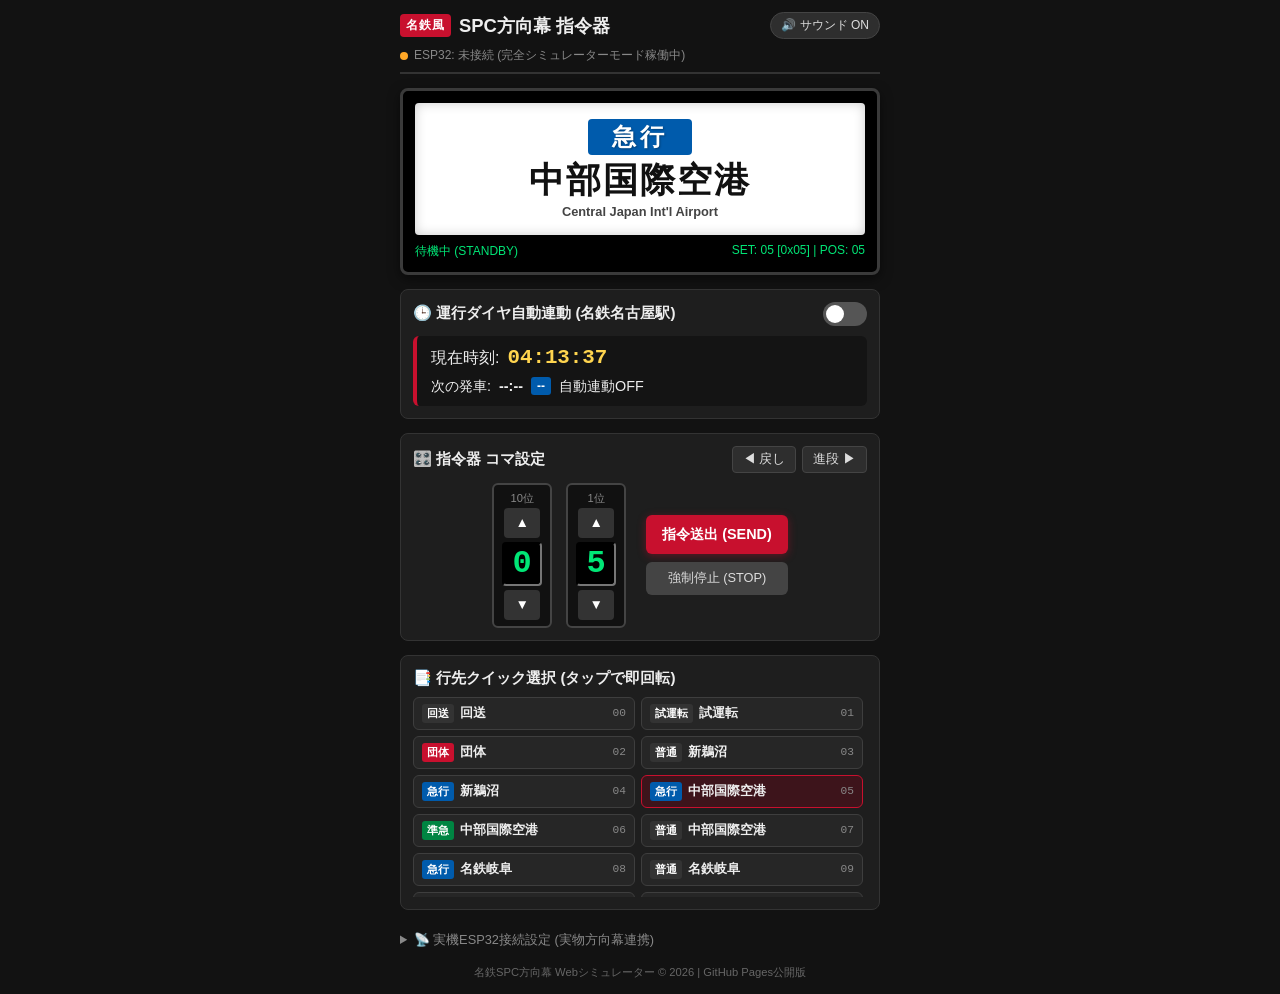
==== docs/index.html @ 6cea1766 "feat: deploy rich mock rollsign simulator for GitHub Pages and remove dummy jig" ====
<!DOCTYPE html>
<html lang="ja">
<head>
    <meta charset="UTF-8">
    <meta name="viewport" content="width=device-width, initial-scale=1.0, maximum-scale=1.0, user-scalable=no">
    <title>名鉄SPC方向幕 Web指令器＆シミュレーター</title>
    <meta name="description" content="名鉄6500系等に搭載されている小糸工業製SPC方向幕のWeb指令器＆リアルタイム幕回しシミュレーター。実機ESP32制御＆スタンドアロン完全対応。">
    <meta name="theme-color" content="#C8102E">
    <link rel="stylesheet" href="style.css">
</head>
<body>
    <div class="app-container">
        <!-- ヘッダー -->
        <header class="app-header">
            <div class="header-top">
                <div class="header-brand">
                    <span class="badge-meitetsu">名鉄風</span>
                    <h1>SPC方向幕 指令器</h1>
                </div>
                <button class="btn-sound" id="soundToggleBtn">🔊 サウンド ON</button>
            </div>
            <div class="connection-status" id="connectionStatus">
                <span class="status-dot disconnected"></span>
                <span class="status-text">ESP32: 未接続 (完全シミュレーターモード稼働中)</span>
            </div>
        </header>

        <!-- メイン画面: 方向幕プレビュー -->
        <section class="rollsign-display-card">
            <div class="rollsign-frame">
                <div class="rollsign-curtain" id="rollsignCurtain">
                    <div class="sign-type" id="signType">急行</div>
                    <div class="sign-dest" id="signDest">中部国際空港</div>
                    <div class="sign-dest-en" id="signDestEn">Central Japan Int'l Airport</div>
                </div>
            </div>
            <div class="display-status-bar">
                <span id="currentStatusText">待機中 (STANDBY)</span>
                <span id="currentCodeText">SET: 05 [0x05] | POS: 05</span>
            </div>
        </section>

        <!-- リアルタイム運行ダイヤ自動連動モード -->
        <section class="timetable-card">
            <div class="card-header">
                <h3>🕒 運行ダイヤ自動連動 (名鉄名古屋駅)</h3>
                <label class="switch">
                    <input type="checkbox" id="timetableAutoSwitch">
                    <span class="slider round"></span>
                </label>
            </div>
            <div class="timetable-body">
                <div class="clock-display">
                    <span class="clock-label">現在時刻:</span>
                    <span class="clock-time" id="realtimeClock">--:--:--</span>
                </div>
                <div class="next-train-info" id="nextTrainInfo">
                    <span class="next-label">次の発車:</span>
                    <span class="next-time">--:--</span>
                    <span class="next-type badge-type-express">--</span>
                    <span class="next-dest">自動連動OFF</span>
                </div>
            </div>
        </section>

        <!-- 指令器 デジスイッチ＆手動幕送りパネル -->
        <section class="control-panel-card">
            <div class="panel-header">
                <h3>🎛️ 指令器 コマ設定</h3>
                <div class="step-direct-group">
                    <button class="btn-manual-step" id="btnStepBackward">◀ 戻し</button>
                    <button class="btn-manual-step" id="btnStepForward">進段 ▶</button>
                </div>
            </div>

            <div class="digiswitch-group">
                <!-- 10の位 -->
                <div class="digiswitch-unit">
                    <div class="unit-label">10位</div>
                    <button class="btn-step" id="btnTensUp">▲</button>
                    <div class="digit-window" id="digitTens">0</div>
                    <button class="btn-step" id="btnTensDown">▼</button>
                </div>

                <!-- 1の位 -->
                <div class="digiswitch-unit">
                    <div class="unit-label">1位</div>
                    <button class="btn-step" id="btnOnesUp">▲</button>
                    <div class="digit-window" id="digitOnes">5</div>
                    <button class="btn-step" id="btnOnesDown">▼</button>
                </div>

                <!-- 指令実行ボタン -->
                <div class="action-buttons">
                    <button class="btn-send" id="btnSend">指令送出 (SEND)</button>
                    <button class="btn-stop" id="btnStop">強制停止 (STOP)</button>
                </div>
            </div>
        </section>

        <!-- 行先クイック選択グリッド -->
        <section class="quick-dest-card">
            <h3>📑 行先クイック選択 (タップで即回転)</h3>
            <div class="dest-grid" id="destGrid">
                <!-- JavaScriptで自動生成 -->
            </div>
        </section>

        <!-- ESP32実機連携 (オプション) -->
        <footer class="app-footer">
            <details class="esp-details">
                <summary>📡 実機ESP32接続設定 (実物方向幕連携)</summary>
                <div class="esp-config">
                    <input type="text" id="espIpInput" placeholder="ESP32 IP (例: 192.168.4.1)" value="192.168.4.1">
                    <button class="btn-connect" id="btnConnect">実機接続</button>
                </div>
            </details>
            <p class="copyright">名鉄SPC方向幕 Webシミュレーター &copy; 2026 | GitHub Pages公開版</p>
        </footer>
    </div>

    <script src="app.js"></script>
</body>
</html>
---- docs/style.css ----
/* 名鉄スカーレット＆ダークテーマ スタイルシート */
:root {
    --meitetsu-red: #C8102E;
    --meitetsu-blue: #005BAC;
    --meitetsu-green: #008542;
    --bg-color: #121212;
    --card-bg: #1E1E1E;
    --card-border: #333333;
    --text-primary: #EEEEEE;
    --text-muted: #888888;
    --accent-glow: rgba(200, 16, 46, 0.4);
}

* {
    box-sizing: border-box;
    margin: 0;
    padding: 0;
    font-family: -apple-system, BlinkMacSystemFont, "Hiragino Kaku Gothic ProN", "Meiryo", sans-serif;
    -webkit-tap-highlight-color: transparent;
}

body {
    background-color: var(--bg-color);
    color: var(--text-primary);
    display: flex;
    justify-content: center;
    min-height: 100vh;
    padding: 12px;
}

.app-container {
    width: 100%;
    max-width: 480px;
    display: flex;
    flex-direction: column;
    gap: 14px;
}

/* ヘッダー */
.app-header {
    display: flex;
    flex-direction: column;
    gap: 8px;
    padding-bottom: 8px;
    border-bottom: 2px solid var(--card-border);
}

.header-top {
    display: flex;
    justify-content: space-between;
    align-items: center;
}

.header-brand {
    display: flex;
    align-items: center;
    gap: 8px;
}

.badge-meitetsu {
    background-color: var(--meitetsu-red);
    color: #FFF;
    font-size: 0.75rem;
    font-weight: bold;
    padding: 3px 6px;
    border-radius: 4px;
    letter-spacing: 1px;
}

.app-header h1 {
    font-size: 1.15rem;
    font-weight: 700;
}

.btn-sound {
    background: #2E2E2E;
    color: #DDD;
    border: 1px solid #444;
    border-radius: 20px;
    padding: 4px 10px;
    font-size: 0.75rem;
    cursor: pointer;
}
.btn-sound:hover { background: #3E3E3E; }

.connection-status {
    display: flex;
    align-items: center;
    gap: 6px;
    font-size: 0.75rem;
    color: var(--text-muted);
}

.status-dot {
    width: 8px;
    height: 8px;
    border-radius: 50%;
}

.status-dot.connected { background-color: #00E676; box-shadow: 0 0 6px #00E676; }
.status-dot.disconnected { background-color: #FFA726; }

/* 方向幕プレビュー枠 */
.rollsign-display-card {
    background: #000;
    border: 3px solid #3A3A3A;
    border-radius: 8px;
    padding: 12px;
    box-shadow: inset 0 0 20px rgba(0,0,0,0.8), 0 4px 12px rgba(0,0,0,0.5);
}

.rollsign-frame {
    background: #FFF;
    color: #111;
    border-radius: 4px;
    padding: 16px 12px;
    min-height: 120px;
    display: flex;
    align-items: center;
    justify-content: center;
    box-shadow: inset 0 0 12px rgba(0,0,0,0.2);
    position: relative;
    overflow: hidden;
}

.rollsign-curtain {
    display: flex;
    flex-direction: column;
    align-items: center;
    width: 100%;
    transition: transform 0.12s linear, opacity 0.12s linear;
}

.sign-type {
    background: var(--meitetsu-blue);
    color: #FFF;
    font-size: 1.5rem;
    font-weight: 900;
    padding: 2px 24px;
    border-radius: 4px;
    margin-bottom: 6px;
    letter-spacing: 4px;
    text-shadow: 1px 1px 2px rgba(0,0,0,0.3);
}

.sign-dest {
    font-size: 2.2rem;
    font-weight: 900;
    letter-spacing: 2px;
    text-align: center;
    line-height: 1.1;
}

.sign-dest-en {
    font-size: 0.8rem;
    font-weight: 600;
    color: #444;
    margin-top: 4px;
    text-align: center;
}

.display-status-bar {
    display: flex;
    justify-content: space-between;
    margin-top: 8px;
    font-size: 0.75rem;
    font-family: monospace;
    color: #00E676;
}

/* 運行ダイヤ自動連動カード */
.timetable-card, .control-panel-card, .quick-dest-card {
    background: var(--card-bg);
    border: 1px solid var(--card-border);
    border-radius: 8px;
    padding: 12px;
}

.card-header, .panel-header {
    display: flex;
    justify-content: space-between;
    align-items: center;
    margin-bottom: 10px;
}

.card-header h3, .panel-header h3, .quick-dest-card h3 {
    font-size: 0.95rem;
    font-weight: 600;
}

.timetable-body {
    display: flex;
    flex-direction: column;
    gap: 8px;
    background: #141414;
    padding: 10px 14px;
    border-radius: 6px;
    border-left: 4px solid var(--meitetsu-red);
}

.clock-display {
    display: flex;
    align-items: baseline;
    gap: 8px;
}

.clock-time {
    font-size: 1.3rem;
    font-weight: 700;
    font-family: monospace;
    color: #FFD54F;
}

.next-train-info {
    display: flex;
    align-items: center;
    gap: 8px;
    font-size: 0.9rem;
}

.next-time { font-weight: bold; }
.badge-type-express {
    background: var(--meitetsu-blue);
    color: #FFF;
    font-size: 0.75rem;
    padding: 2px 6px;
    border-radius: 3px;
    font-weight: bold;
}

/* スイッチ (トグル) */
.switch {
    position: relative;
    display: inline-block;
    width: 44px;
    height: 24px;
}
.switch input { opacity: 0; width: 0; height: 0; }
.slider {
    position: absolute; cursor: pointer; top: 0; left: 0; right: 0; bottom: 0;
    background-color: #555; transition: .3s; border-radius: 24px;
}
.slider:before {
    position: absolute; content: ""; height: 18px; width: 18px; left: 3px; bottom: 3px;
    background-color: white; transition: .3s; border-radius: 50%;
}
input:checked + .slider { background-color: #00E676; }
input:checked + .slider:before { transform: translateX(20px); }

/* 手動進段/戻しボタン */
.step-direct-group {
    display: flex;
    gap: 6px;
}

.btn-manual-step {
    background: #2E2E2E;
    color: #DDD;
    border: 1px solid #444;
    border-radius: 4px;
    padding: 4px 10px;
    font-size: 0.8rem;
    cursor: pointer;
}
.btn-manual-step:hover { background: #3E3E3E; }
.btn-manual-step:active { background: #555; }

/* デジスイッチ操作部 */
.digiswitch-group {
    display: flex;
    align-items: center;
    justify-content: center;
    gap: 14px;
    margin-top: 8px;
}

.digiswitch-unit {
    display: flex;
    flex-direction: column;
    align-items: center;
    background: #111;
    padding: 6px 8px;
    border-radius: 6px;
    border: 2px solid #444;
}

.unit-label {
    font-size: 0.7rem;
    color: var(--text-muted);
    margin-bottom: 2px;
}

.btn-step {
    background: #333;
    color: #FFF;
    border: none;
    width: 36px;
    height: 30px;
    border-radius: 4px;
    font-size: 0.85rem;
    cursor: pointer;
}
.btn-step:hover { background: #444; }
.btn-step:active { background: #666; }

.digit-window {
    background: #000;
    color: #00E676;
    font-size: 2rem;
    font-weight: 700;
    font-family: monospace;
    width: 40px;
    height: 44px;
    display: flex;
    align-items: center;
    justify-content: center;
    margin: 4px 0;
    border: 2px inset #222;
    border-radius: 4px;
}

.action-buttons {
    display: flex;
    flex-direction: column;
    gap: 8px;
    margin-left: 6px;
}

.btn-send {
    background: var(--meitetsu-red);
    color: #FFF;
    border: none;
    padding: 10px 16px;
    border-radius: 6px;
    font-weight: bold;
    font-size: 0.9rem;
    cursor: pointer;
    box-shadow: 0 2px 8px var(--accent-glow);
}
.btn-send:hover { background: #E01138; }
.btn-send:active { transform: scale(0.98); }

.btn-stop {
    background: #444;
    color: #DDD;
    border: none;
    padding: 8px 16px;
    border-radius: 6px;
    font-size: 0.8rem;
    cursor: pointer;
}
.btn-stop:hover { background: #555; }

/* クイック選択グリッド */
.dest-grid {
    display: grid;
    grid-template-columns: repeat(2, 1fr);
    gap: 6px;
    max-height: 200px;
    overflow-y: auto;
    margin-top: 8px;
    padding-right: 4px;
}

.dest-btn {
    background: #262626;
    border: 1px solid #3E3E3E;
    border-radius: 6px;
    padding: 6px 8px;
    display: flex;
    align-items: center;
    gap: 6px;
    cursor: pointer;
    color: var(--text-primary);
    text-align: left;
    transition: background .12s;
}
.dest-btn:hover { background: #333; }
.dest-btn.active {
    border-color: var(--meitetsu-red);
    background: #3D141B;
}

.dest-btn-type {
    font-size: 0.7rem;
    font-weight: bold;
    padding: 2px 5px;
    border-radius: 3px;
    color: #FFF;
    flex-shrink: 0;
}
.dest-btn-name {
    font-size: 0.8rem;
    font-weight: 600;
    flex-grow: 1;
    white-space: nowrap;
    overflow: hidden;
    text-overflow: ellipsis;
}
.dest-btn-code {
    font-size: 0.7rem;
    font-family: monospace;
    color: var(--text-muted);
}

/* フッター */
.app-footer {
    display: flex;
    flex-direction: column;
    align-items: center;
    gap: 8px;
    margin-top: 4px;
}

.esp-details {
    width: 100%;
    font-size: 0.8rem;
    color: var(--text-muted);
}
.esp-details summary {
    cursor: pointer;
    padding: 4px 0;
}

.esp-config {
    display: flex;
    gap: 8px;
    width: 100%;
    margin-top: 6px;
}

.esp-config input {
    flex-grow: 1;
    background: #222;
    border: 1px solid #444;
    color: #FFF;
    padding: 6px 8px;
    border-radius: 4px;
    font-size: 0.8rem;
}

.btn-connect {
    background: #333;
    border: 1px solid #555;
    color: #FFF;
    padding: 6px 12px;
    border-radius: 4px;
    font-size: 0.8rem;
    cursor: pointer;
}
.btn-connect:hover { background: #444; }

.copyright {
    font-size: 0.7rem;
    color: #666;
    margin-top: 4px;
}
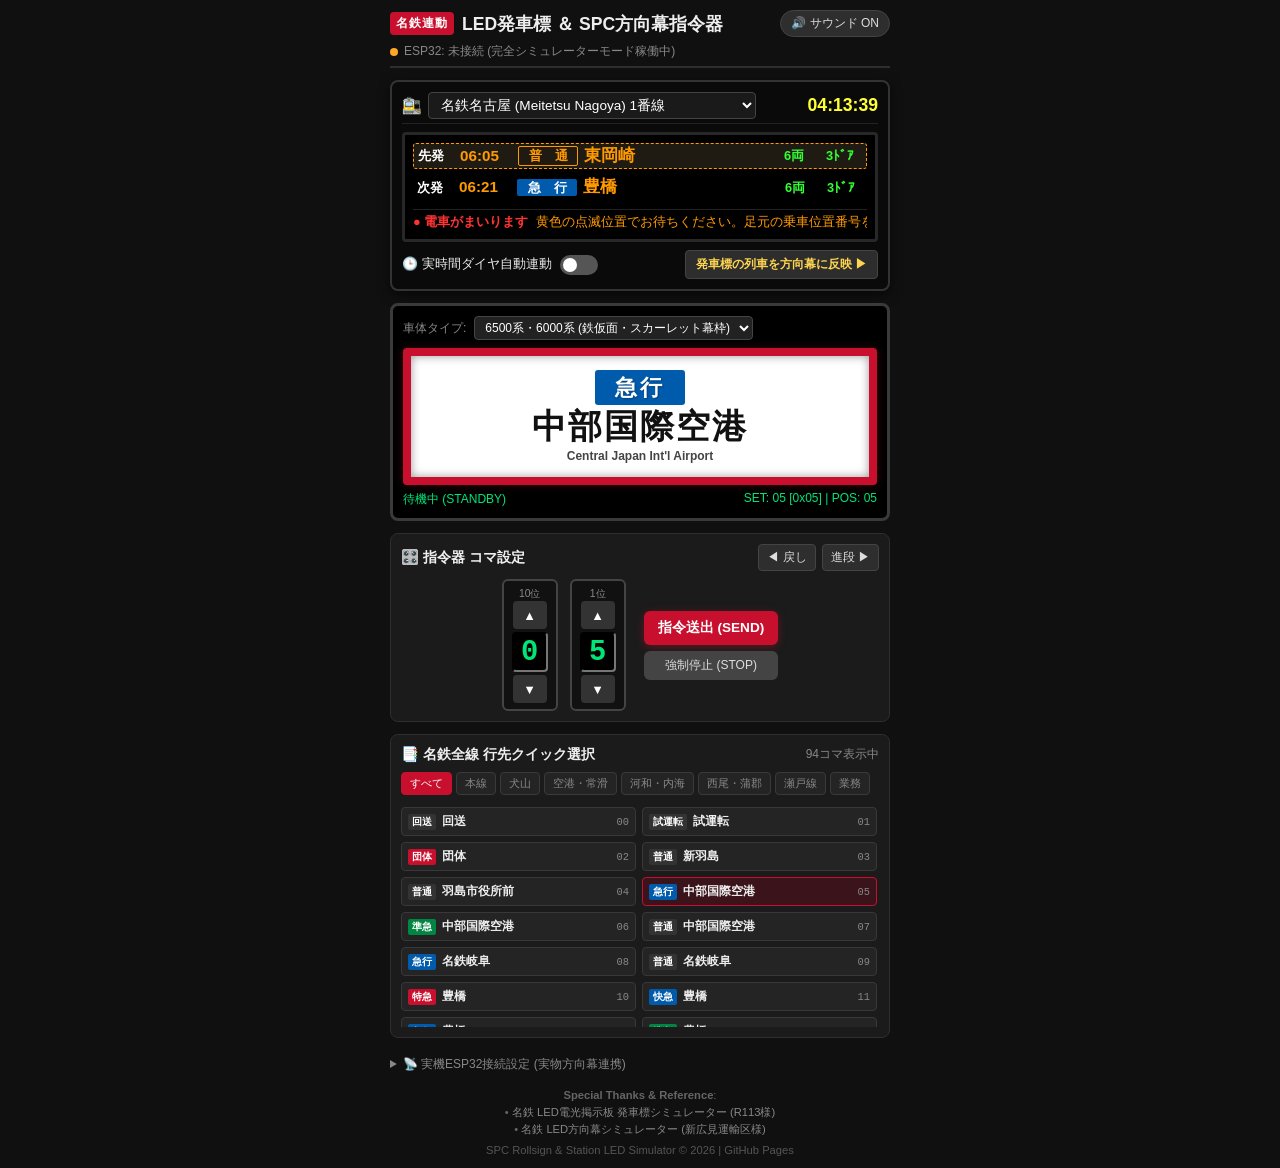
==== commit ce50029c: "feat: integrate Meitetsu station LED hasshahyo board and full network rollsign destinations (93 code" ====
--- a/docs/index.html
+++ b/docs/index.html
@@ -3,8 +3,8 @@
 <head>
     <meta charset="UTF-8">
     <meta name="viewport" content="width=device-width, initial-scale=1.0, maximum-scale=1.0, user-scalable=no">
-    <title>名鉄SPC方向幕 Web指令器＆シミュレーター</title>
-    <meta name="description" content="名鉄6500系等に搭載されている小糸工業製SPC方向幕のWeb指令器＆リアルタイム幕回しシミュレーター。実機ESP32制御＆スタンドアロン完全対応。">
+    <title>名鉄LED発車標＆SPC方向幕 Web指令シミュレーター</title>
+    <meta name="description" content="名鉄駅のLED電光掲示板（発車標）と小糸工業製SPC方向幕が完全連動するリアルタイムシミュレーター。実車ESP32連携＆スタンドアロン完全対応。">
     <meta name="theme-color" content="#C8102E">
     <link rel="stylesheet" href="style.css">
 </head>
@@ -14,8 +14,8 @@
         <header class="app-header">
             <div class="header-top">
                 <div class="header-brand">
-                    <span class="badge-meitetsu">名鉄風</span>
-                    <h1>SPC方向幕 指令器</h1>
+                    <span class="badge-meitetsu">名鉄連動</span>
+                    <h1>LED発車標 ＆ SPC方向幕指令器</h1>
                 </div>
                 <button class="btn-sound" id="soundToggleBtn">🔊 サウンド ON</button>
             </div>
@@ -25,45 +25,89 @@
             </div>
         </header>
 
-        <!-- メイン画面: 方向幕プレビュー -->
+        <!-- 1. 名鉄駅ホーム LED発車標 (電光掲示板) セクション -->
+        <section class="hasshahyo-card">
+            <div class="hasshahyo-header">
+                <div class="station-title">
+                    <span class="station-icon">🚉</span>
+                    <select id="stationSelect" class="select-station">
+                        <option value="nagoya" selected>名鉄名古屋 (Meitetsu Nagoya) 1番線</option>
+                        <option value="kanayama">金山 (Kanayama) 3番線</option>
+                        <option value="higashiokazaki">東岡崎 (Higashi-Okazaki) 1番線</option>
+                        <option value="gifu">名鉄岐阜 (Meitetsu Gifu) 2番線</option>
+                        <option value="centrair">中部国際空港 (Central Japan Int'l Airport) 1番線</option>
+                    </select>
+                </div>
+                <div class="hasshahyo-clock">
+                    <span id="realtimeClock">--:--:--</span>
+                </div>
+            </div>
+
+            <!-- LED電光掲示板 表示部 (2段) -->
+            <div class="led-board">
+                <!-- 先発 -->
+                <div class="led-row active-train" id="ledRow1">
+                    <span class="led-order">先発</span>
+                    <span class="led-time" id="ledTime1">10:05</span>
+                    <span class="led-type type-express" id="ledType1">急　行</span>
+                    <span class="led-dest" id="ledDest1">中部国際空港</span>
+                    <span class="led-cars" id="ledCars1">6両</span>
+                    <span class="led-door" id="ledDoor1">3ﾄﾞｱ</span>
+                </div>
+                <!-- 次発 -->
+                <div class="led-row" id="ledRow2">
+                    <span class="led-order">次発</span>
+                    <span class="led-time" id="ledTime2">10:20</span>
+                    <span class="led-type type-local" id="ledType2">普　通</span>
+                    <span class="led-dest" id="ledDest2">東岡崎</span>
+                    <span class="led-cars" id="ledCars2">4両</span>
+                    <span class="led-door" id="ledDoor2">3ﾄﾞｱ</span>
+                </div>
+                <!-- スクロール案内・接近情報 -->
+                <div class="led-announcement">
+                    <span class="led-blinking" id="ledApproachText">● 電車がまいります</span>
+                    <span class="led-marquee" id="ledMarqueeText">黄色の点滅位置でお待ちください。足元の乗車位置番号をご確認ください。</span>
+                </div>
+            </div>
+            
+            <div class="timetable-toggle-bar">
+                <label class="switch-label">
+                    <span class="switch-title">🕒 実時間ダイヤ自動連動</span>
+                    <label class="switch">
+                        <input type="checkbox" id="timetableAutoSwitch">
+                        <span class="slider round"></span>
+                    </label>
+                </label>
+                <button class="btn-sync-train" id="btnSyncTrain">発車標の列車を方向幕に反映 ▶</button>
+            </div>
+        </section>
+
+        <!-- 2. 車両・方向幕プレビューセクション -->
         <section class="rollsign-display-card">
-            <div class="rollsign-frame">
+            <div class="car-skin-selector">
+                <span class="skin-label">車体タイプ:</span>
+                <select id="skinSelect" class="select-skin">
+                    <option value="skin-6500" selected>6500系・6000系 (鉄仮面・スカーレット幕枠)</option>
+                    <option value="skin-3500">3500系・3700系 (スカーレット窓枠)</option>
+                    <option value="skin-9500">3300系・9500系 (ステンレス・LED枠)</option>
+                </select>
+            </div>
+
+            <div class="rollsign-frame skin-6500" id="rollsignFrame">
                 <div class="rollsign-curtain" id="rollsignCurtain">
                     <div class="sign-type" id="signType">急行</div>
                     <div class="sign-dest" id="signDest">中部国際空港</div>
                     <div class="sign-dest-en" id="signDestEn">Central Japan Int'l Airport</div>
                 </div>
             </div>
+
             <div class="display-status-bar">
                 <span id="currentStatusText">待機中 (STANDBY)</span>
                 <span id="currentCodeText">SET: 05 [0x05] | POS: 05</span>
             </div>
         </section>
 
-        <!-- リアルタイム運行ダイヤ自動連動モード -->
-        <section class="timetable-card">
-            <div class="card-header">
-                <h3>🕒 運行ダイヤ自動連動 (名鉄名古屋駅)</h3>
-                <label class="switch">
-                    <input type="checkbox" id="timetableAutoSwitch">
-                    <span class="slider round"></span>
-                </label>
-            </div>
-            <div class="timetable-body">
-                <div class="clock-display">
-                    <span class="clock-label">現在時刻:</span>
-                    <span class="clock-time" id="realtimeClock">--:--:--</span>
-                </div>
-                <div class="next-train-info" id="nextTrainInfo">
-                    <span class="next-label">次の発車:</span>
-                    <span class="next-time">--:--</span>
-                    <span class="next-type badge-type-express">--</span>
-                    <span class="next-dest">自動連動OFF</span>
-                </div>
-            </div>
-        </section>
-
-        <!-- 指令器 デジスイッチ＆手動幕送りパネル -->
+        <!-- 3. 指令器 デジスイッチ＆手動幕送りパネル -->
         <section class="control-panel-card">
             <div class="panel-header">
                 <h3>🎛️ 指令器 コマ設定</h3>
@@ -98,15 +142,31 @@
             </div>
         </section>
 
-        <!-- 行先クイック選択グリッド -->
+        <!-- 4. 全線網羅 行先クイック選択リスト (系統タブ付き) -->
         <section class="quick-dest-card">
-            <h3>📑 行先クイック選択 (タップで即回転)</h3>
+            <div class="quick-header">
+                <h3>📑 名鉄全線 行先クイック選択</h3>
+                <span class="count-badge" id="destCountBadge">全93コマ</span>
+            </div>
+            
+            <!-- 系統フィルタータブ -->
+            <div class="route-tabs" id="routeTabs">
+                <button class="tab-btn active" data-route="all">すべて</button>
+                <button class="tab-btn" data-route="名古屋本線">本線</button>
+                <button class="tab-btn" data-route="犬山線">犬山</button>
+                <button class="tab-btn" data-route="空港線">空港・常滑</button>
+                <button class="tab-btn" data-route="河和線">河和・内海</button>
+                <button class="tab-btn" data-route="西尾線">西尾・蒲郡</button>
+                <button class="tab-btn" data-route="瀬戸線">瀬戸線</button>
+                <button class="tab-btn" data-route="業務">業務</button>
+            </div>
+
             <div class="dest-grid" id="destGrid">
                 <!-- JavaScriptで自動生成 -->
             </div>
         </section>
 
-        <!-- ESP32実機連携 (オプション) -->
+        <!-- 5. 実機ESP32設定＆Special Thanks -->
         <footer class="app-footer">
             <details class="esp-details">
                 <summary>📡 実機ESP32接続設定 (実物方向幕連携)</summary>
@@ -115,7 +175,15 @@
                     <button class="btn-connect" id="btnConnect">実機接続</button>
                 </div>
             </details>
-            <p class="copyright">名鉄SPC方向幕 Webシミュレーター &copy; 2026 | GitHub Pages公開版</p>
+
+            <div class="credits">
+                <p><strong>Special Thanks & Reference</strong>:</p>
+                <p>
+                    • <a href="https://r113.sakura.ne.jp/p/hasshahyo/meitetsu-led/index.html" target="_blank" rel="noopener">名鉄 LED電光掲示板 発車標シミュレーター (R113様)</a><br>
+                    • <a href="https://mei-tr.sakura.ne.jp/des/meitetsu/" target="_blank" rel="noopener">名鉄 LED方向幕シミュレーター (新広見運輸区様)</a>
+                </p>
+                <p class="copyright">SPC Rollsign & Station LED Simulator &copy; 2026 | GitHub Pages</p>
+            </div>
         </footer>
     </div>
 
--- a/docs/style.css
+++ b/docs/style.css
@@ -1,14 +1,24 @@
-/* 名鉄スカーレット＆ダークテーマ スタイルシート */
+/* ==============================================================================
+   名鉄スカーレット＆LED発車標スタイルシート
+   ============================================================================== */
 :root {
     --meitetsu-red: #C8102E;
     --meitetsu-blue: #005BAC;
     --meitetsu-green: #008542;
-    --bg-color: #121212;
-    --card-bg: #1E1E1E;
-    --card-border: #333333;
+    --bg-color: #101010;
+    --card-bg: #1B1B1B;
+    --card-border: #2E2E2E;
     --text-primary: #EEEEEE;
     --text-muted: #888888;
     --accent-glow: rgba(200, 16, 46, 0.4);
+
+    /* LED発車標カラー */
+    --led-bg: #000000;
+    --led-orange: #FF9900;
+    --led-green: #33FF33;
+    --led-red: #FF3333;
+    --led-yellow: #FFFF33;
+    --led-white: #FFFFFF;
 }
 
 * {
@@ -25,23 +35,23 @@
     display: flex;
     justify-content: center;
     min-height: 100vh;
-    padding: 12px;
+    padding: 10px;
 }
 
 .app-container {
     width: 100%;
-    max-width: 480px;
+    max-width: 500px;
     display: flex;
     flex-direction: column;
-    gap: 14px;
+    gap: 12px;
 }
 
 /* ヘッダー */
 .app-header {
     display: flex;
     flex-direction: column;
-    gap: 8px;
-    padding-bottom: 8px;
+    gap: 6px;
+    padding-bottom: 6px;
     border-bottom: 2px solid var(--card-border);
 }
 
@@ -68,7 +78,7 @@
 }
 
 .app-header h1 {
-    font-size: 1.15rem;
+    font-size: 1.1rem;
     font-weight: 700;
 }
 
@@ -96,182 +106,313 @@
     height: 8px;
     border-radius: 50%;
 }
-
 .status-dot.connected { background-color: #00E676; box-shadow: 0 0 6px #00E676; }
 .status-dot.disconnected { background-color: #FFA726; }
 
-/* 方向幕プレビュー枠 */
+/* 1. LED発車標 (電光掲示板) */
+.hasshahyo-card {
+    background: #0A0A0A;
+    border: 2px solid #333;
+    border-radius: 8px;
+    padding: 10px;
+    box-shadow: 0 4px 12px rgba(0,0,0,0.6);
+}
+
+.hasshahyo-header {
+    display: flex;
+    justify-content: space-between;
+    align-items: center;
+    margin-bottom: 8px;
+    padding-bottom: 4px;
+    border-bottom: 1px solid #222;
+}
+
+.station-title {
+    display: flex;
+    align-items: center;
+    gap: 6px;
+}
+
+.select-station {
+    background: #1A1A1A;
+    border: 1px solid #444;
+    color: #FFF;
+    font-size: 0.85rem;
+    padding: 4px 8px;
+    border-radius: 4px;
+}
+
+.hasshahyo-clock {
+    font-size: 1.1rem;
+    font-weight: 700;
+    font-family: monospace;
+    color: var(--led-yellow);
+}
+
+/* LED電光掲示板 本体 */
+.led-board {
+    background: var(--led-bg);
+    border: 3px solid #282828;
+    border-radius: 4px;
+    padding: 8px;
+    display: flex;
+    flex-direction: column;
+    gap: 6px;
+    font-family: "Courier New", monospace;
+    box-shadow: inset 0 0 10px rgba(0,0,0,0.9);
+}
+
+.led-row {
+    display: grid;
+    grid-template-columns: 36px 52px 60px 1fr 36px 36px;
+    align-items: center;
+    gap: 6px;
+    font-size: 0.95rem;
+    font-weight: 700;
+    line-height: 1.2;
+    padding: 2px 4px;
+    border-radius: 3px;
+    cursor: pointer;
+}
+.led-row:hover { background: #161616; }
+.led-row.active-train { background: #1F1B12; border: 1px dashed var(--led-orange); }
+
+.led-order { color: var(--led-white); font-size: 0.8rem; }
+.led-time { color: var(--led-orange); }
+
+/* 種別カラー (LED再現) */
+.led-type {
+    text-align: center;
+    padding: 1px 4px;
+    border-radius: 2px;
+    font-size: 0.8rem;
+    font-weight: 900;
+}
+.type-express { color: #FFF; background: #005BAC; }
+.type-local { color: var(--led-orange); border: 1px solid var(--led-orange); }
+.type-limited { color: #FFF; background: #C8102E; }
+.type-semi { color: #FFF; background: #008542; }
+
+.led-dest { color: var(--led-orange); font-size: 1.05rem; }
+.led-cars { color: var(--led-green); font-size: 0.8rem; }
+.led-door { color: var(--led-green); font-size: 0.8rem; }
+
+/* スクロール案内・点滅表示 */
+.led-announcement {
+    display: flex;
+    gap: 8px;
+    margin-top: 4px;
+    padding-top: 4px;
+    border-top: 1px solid #222;
+    font-size: 0.8rem;
+    color: var(--led-orange);
+    overflow: hidden;
+    white-space: nowrap;
+}
+
+.led-blinking {
+    color: var(--led-red);
+    font-weight: bold;
+    animation: blinkLed 1s infinite;
+}
+@keyframes blinkLed {
+    0%, 49% { opacity: 1; }
+    50%, 100% { opacity: 0; }
+}
+
+.led-marquee {
+    display: inline-block;
+    animation: marqueeScroll 16s linear infinite;
+}
+@keyframes marqueeScroll {
+    0% { transform: translateX(100%); }
+    100% { transform: translateX(-100%); }
+}
+
+.timetable-toggle-bar {
+    display: flex;
+    justify-content: space-between;
+    align-items: center;
+    margin-top: 8px;
+}
+
+.switch-label {
+    display: flex;
+    align-items: center;
+    gap: 8px;
+    font-size: 0.8rem;
+    color: var(--text-primary);
+}
+
+.btn-sync-train {
+    background: #2D2D2D;
+    border: 1px solid #444;
+    color: #FFD54F;
+    font-size: 0.75rem;
+    padding: 5px 10px;
+    border-radius: 4px;
+    cursor: pointer;
+    font-weight: bold;
+}
+.btn-sync-train:hover { background: #3D3D3D; }
+
+/* スイッチ */
+.switch { position: relative; display: inline-block; width: 38px; height: 20px; }
+.switch input { opacity: 0; width: 0; height: 0; }
+.slider {
+    position: absolute; cursor: pointer; top: 0; left: 0; right: 0; bottom: 0;
+    background-color: #555; transition: .3s; border-radius: 20px;
+}
+.slider:before {
+    position: absolute; content: ""; height: 14px; width: 14px; left: 3px; bottom: 3px;
+    background-color: white; transition: .3s; border-radius: 50%;
+}
+input:checked + .slider { background-color: #00E676; }
+input:checked + .slider:before { transform: translateX(18px); }
+
+/* 2. 車両・方向幕プレビュー */
 .rollsign-display-card {
     background: #000;
     border: 3px solid #3A3A3A;
     border-radius: 8px;
-    padding: 12px;
-    box-shadow: inset 0 0 20px rgba(0,0,0,0.8), 0 4px 12px rgba(0,0,0,0.5);
-}
-
+    padding: 10px;
+    box-shadow: inset 0 0 20px rgba(0,0,0,0.8);
+}
+
+.car-skin-selector {
+    display: flex;
+    align-items: center;
+    gap: 8px;
+    margin-bottom: 8px;
+}
+.skin-label { font-size: 0.75rem; color: var(--text-muted); }
+.select-skin {
+    background: #222;
+    border: 1px solid #444;
+    color: #FFF;
+    font-size: 0.75rem;
+    padding: 3px 6px;
+    border-radius: 4px;
+}
+
+/* 車体スキンごとの外枠デザイン */
 .rollsign-frame {
-    background: #FFF;
-    color: #111;
-    border-radius: 4px;
-    padding: 16px 12px;
-    min-height: 120px;
+    padding: 14px 10px;
+    min-height: 110px;
     display: flex;
     align-items: center;
     justify-content: center;
-    box-shadow: inset 0 0 12px rgba(0,0,0,0.2);
+    border-radius: 4px;
     position: relative;
     overflow: hidden;
-}
+    transition: all 0.2s;
+}
+
+/* 6500系スキン (鉄仮面スカーレット鋼製枠) */
+.rollsign-frame.skin-6500 {
+    background: #FFFFFF;
+    border: 8px solid var(--meitetsu-red);
+    box-shadow: inset 0 0 10px rgba(0,0,0,0.4), 0 0 8px rgba(200,16,46,0.3);
+}
+
+/* 3500系スキン (スカーレット窓枠) */
+.rollsign-frame.skin-3500 {
+    background: #FFFFFF;
+    border: 6px solid #222;
+    outline: 4px solid var(--meitetsu-red);
+    box-shadow: inset 0 0 10px rgba(0,0,0,0.3);
+}
+
+/* 9500系スキン (ステンレス・ブラックフェイス) */
+.rollsign-frame.skin-9500 {
+    background: #000000;
+    border: 6px solid #555;
+    outline: 3px solid #B0B0B0;
+    box-shadow: inset 0 0 12px rgba(0,0,0,0.8);
+}
+.skin-9500 .sign-dest { color: #FF9900; }
+.skin-9500 .sign-dest-en { color: #888; }
 
 .rollsign-curtain {
     display: flex;
     flex-direction: column;
     align-items: center;
     width: 100%;
-    transition: transform 0.12s linear, opacity 0.12s linear;
+    transition: transform 0.1s linear, opacity 0.1s linear;
 }
 
 .sign-type {
     background: var(--meitetsu-blue);
     color: #FFF;
-    font-size: 1.5rem;
+    font-size: 1.4rem;
     font-weight: 900;
-    padding: 2px 24px;
-    border-radius: 4px;
-    margin-bottom: 6px;
-    letter-spacing: 4px;
+    padding: 2px 20px;
+    border-radius: 3px;
+    margin-bottom: 4px;
+    letter-spacing: 3px;
     text-shadow: 1px 1px 2px rgba(0,0,0,0.3);
 }
 
 .sign-dest {
-    font-size: 2.2rem;
+    font-size: 2.1rem;
     font-weight: 900;
     letter-spacing: 2px;
     text-align: center;
     line-height: 1.1;
+    color: #111;
 }
 
 .sign-dest-en {
-    font-size: 0.8rem;
+    font-size: 0.75rem;
     font-weight: 600;
     color: #444;
-    margin-top: 4px;
+    margin-top: 3px;
     text-align: center;
 }
 
 .display-status-bar {
     display: flex;
     justify-content: space-between;
-    margin-top: 8px;
+    margin-top: 6px;
     font-size: 0.75rem;
     font-family: monospace;
     color: #00E676;
 }
 
-/* 運行ダイヤ自動連動カード */
-.timetable-card, .control-panel-card, .quick-dest-card {
+/* 3. 指令器パネル */
+.control-panel-card, .quick-dest-card {
     background: var(--card-bg);
     border: 1px solid var(--card-border);
     border-radius: 8px;
-    padding: 12px;
-}
-
-.card-header, .panel-header {
+    padding: 10px;
+}
+
+.panel-header, .quick-header {
     display: flex;
     justify-content: space-between;
     align-items: center;
-    margin-bottom: 10px;
-}
-
-.card-header h3, .panel-header h3, .quick-dest-card h3 {
-    font-size: 0.95rem;
-    font-weight: 600;
-}
-
-.timetable-body {
-    display: flex;
-    flex-direction: column;
-    gap: 8px;
-    background: #141414;
-    padding: 10px 14px;
-    border-radius: 6px;
-    border-left: 4px solid var(--meitetsu-red);
-}
-
-.clock-display {
-    display: flex;
-    align-items: baseline;
-    gap: 8px;
-}
-
-.clock-time {
-    font-size: 1.3rem;
-    font-weight: 700;
-    font-family: monospace;
-    color: #FFD54F;
-}
-
-.next-train-info {
-    display: flex;
-    align-items: center;
-    gap: 8px;
-    font-size: 0.9rem;
-}
-
-.next-time { font-weight: bold; }
-.badge-type-express {
-    background: var(--meitetsu-blue);
-    color: #FFF;
-    font-size: 0.75rem;
-    padding: 2px 6px;
-    border-radius: 3px;
-    font-weight: bold;
-}
-
-/* スイッチ (トグル) */
-.switch {
-    position: relative;
-    display: inline-block;
-    width: 44px;
-    height: 24px;
-}
-.switch input { opacity: 0; width: 0; height: 0; }
-.slider {
-    position: absolute; cursor: pointer; top: 0; left: 0; right: 0; bottom: 0;
-    background-color: #555; transition: .3s; border-radius: 24px;
-}
-.slider:before {
-    position: absolute; content: ""; height: 18px; width: 18px; left: 3px; bottom: 3px;
-    background-color: white; transition: .3s; border-radius: 50%;
-}
-input:checked + .slider { background-color: #00E676; }
-input:checked + .slider:before { transform: translateX(20px); }
-
-/* 手動進段/戻しボタン */
-.step-direct-group {
-    display: flex;
-    gap: 6px;
-}
-
+    margin-bottom: 8px;
+}
+.panel-header h3, .quick-header h3 { font-size: 0.9rem; font-weight: 600; }
+
+.step-direct-group { display: flex; gap: 6px; }
 .btn-manual-step {
     background: #2E2E2E;
     color: #DDD;
     border: 1px solid #444;
     border-radius: 4px;
-    padding: 4px 10px;
-    font-size: 0.8rem;
+    padding: 4px 8px;
+    font-size: 0.75rem;
     cursor: pointer;
 }
 .btn-manual-step:hover { background: #3E3E3E; }
-.btn-manual-step:active { background: #555; }
-
-/* デジスイッチ操作部 */
+
 .digiswitch-group {
     display: flex;
     align-items: center;
     justify-content: center;
-    gap: 14px;
-    margin-top: 8px;
+    gap: 12px;
+    margin-top: 4px;
 }
 
 .digiswitch-unit {
@@ -283,38 +424,32 @@
     border-radius: 6px;
     border: 2px solid #444;
 }
-
-.unit-label {
-    font-size: 0.7rem;
-    color: var(--text-muted);
-    margin-bottom: 2px;
-}
+.unit-label { font-size: 0.65rem; color: var(--text-muted); }
 
 .btn-step {
     background: #333;
     color: #FFF;
     border: none;
-    width: 36px;
-    height: 30px;
-    border-radius: 4px;
-    font-size: 0.85rem;
+    width: 34px;
+    height: 28px;
+    border-radius: 4px;
+    font-size: 0.8rem;
     cursor: pointer;
 }
 .btn-step:hover { background: #444; }
-.btn-step:active { background: #666; }
 
 .digit-window {
     background: #000;
     color: #00E676;
-    font-size: 2rem;
+    font-size: 1.8rem;
     font-weight: 700;
     font-family: monospace;
-    width: 40px;
-    height: 44px;
+    width: 36px;
+    height: 40px;
     display: flex;
     align-items: center;
     justify-content: center;
-    margin: 4px 0;
+    margin: 3px 0;
     border: 2px inset #222;
     border-radius: 4px;
 }
@@ -322,75 +457,97 @@
 .action-buttons {
     display: flex;
     flex-direction: column;
-    gap: 8px;
+    gap: 6px;
     margin-left: 6px;
 }
-
 .btn-send {
     background: var(--meitetsu-red);
     color: #FFF;
     border: none;
-    padding: 10px 16px;
+    padding: 8px 14px;
     border-radius: 6px;
     font-weight: bold;
-    font-size: 0.9rem;
+    font-size: 0.85rem;
     cursor: pointer;
     box-shadow: 0 2px 8px var(--accent-glow);
 }
 .btn-send:hover { background: #E01138; }
-.btn-send:active { transform: scale(0.98); }
 
 .btn-stop {
     background: #444;
     color: #DDD;
     border: none;
-    padding: 8px 16px;
+    padding: 6px 14px;
     border-radius: 6px;
-    font-size: 0.8rem;
+    font-size: 0.75rem;
     cursor: pointer;
 }
 .btn-stop:hover { background: #555; }
 
-/* クイック選択グリッド */
+/* 4. 系統タブ＆行先クイック選択 */
+.count-badge { font-size: 0.75rem; color: var(--text-muted); }
+
+.route-tabs {
+    display: flex;
+    gap: 4px;
+    overflow-x: auto;
+    padding-bottom: 6px;
+    margin-bottom: 6px;
+}
+.tab-btn {
+    background: #242424;
+    border: 1px solid #3A3A3A;
+    color: var(--text-muted);
+    font-size: 0.7rem;
+    padding: 3px 8px;
+    border-radius: 4px;
+    cursor: pointer;
+    white-space: nowrap;
+}
+.tab-btn.active {
+    background: var(--meitetsu-red);
+    color: #FFF;
+    border-color: var(--meitetsu-red);
+}
+
 .dest-grid {
     display: grid;
     grid-template-columns: repeat(2, 1fr);
     gap: 6px;
-    max-height: 200px;
+    max-height: 220px;
     overflow-y: auto;
-    margin-top: 8px;
-    padding-right: 4px;
+    padding-right: 2px;
 }
 
 .dest-btn {
-    background: #262626;
-    border: 1px solid #3E3E3E;
-    border-radius: 6px;
-    padding: 6px 8px;
+    background: #242424;
+    border: 1px solid #383838;
+    border-radius: 4px;
+    padding: 5px 6px;
     display: flex;
     align-items: center;
     gap: 6px;
     cursor: pointer;
     color: var(--text-primary);
     text-align: left;
-    transition: background .12s;
-}
-.dest-btn:hover { background: #333; }
+    transition: background .1s;
+}
+.dest-btn:hover { background: #2F2F2F; }
 .dest-btn.active {
     border-color: var(--meitetsu-red);
-    background: #3D141B;
+    background: #3A141A;
 }
 
 .dest-btn-type {
-    font-size: 0.7rem;
+    font-size: 0.65rem;
     font-weight: bold;
-    padding: 2px 5px;
-    border-radius: 3px;
+    padding: 1px 4px;
+    border-radius: 2px;
     color: #FFF;
     flex-shrink: 0;
 }
 .dest-btn-name {
-    font-size: 0.8rem;
+    font-size: 0.75rem;
     font-weight: 600;
     flex-grow: 1;
     white-space: nowrap;
@@ -398,12 +555,12 @@
     text-overflow: ellipsis;
 }
 .dest-btn-code {
-    font-size: 0.7rem;
+    font-size: 0.65rem;
     font-family: monospace;
     color: var(--text-muted);
 }
 
-/* フッター */
+/* 5. フッター＆クレジット */
 .app-footer {
     display: flex;
     flex-direction: column;
@@ -412,46 +569,35 @@
     margin-top: 4px;
 }
 
-.esp-details {
-    width: 100%;
-    font-size: 0.8rem;
-    color: var(--text-muted);
-}
-.esp-details summary {
-    cursor: pointer;
-    padding: 4px 0;
-}
-
-.esp-config {
-    display: flex;
-    gap: 8px;
-    width: 100%;
-    margin-top: 6px;
-}
-
+.esp-details { width: 100%; font-size: 0.75rem; color: var(--text-muted); }
+.esp-details summary { cursor: pointer; padding: 2px 0; }
+.esp-config { display: flex; gap: 6px; width: 100%; margin-top: 4px; }
 .esp-config input {
     flex-grow: 1;
     background: #222;
     border: 1px solid #444;
     color: #FFF;
-    padding: 6px 8px;
-    border-radius: 4px;
-    font-size: 0.8rem;
-}
-
+    padding: 4px 8px;
+    border-radius: 4px;
+    font-size: 0.75rem;
+}
 .btn-connect {
     background: #333;
     border: 1px solid #555;
     color: #FFF;
-    padding: 6px 12px;
-    border-radius: 4px;
-    font-size: 0.8rem;
-    cursor: pointer;
-}
-.btn-connect:hover { background: #444; }
-
-.copyright {
+    padding: 4px 10px;
+    border-radius: 4px;
+    font-size: 0.75rem;
+    cursor: pointer;
+}
+
+.credits {
     font-size: 0.7rem;
     color: #666;
+    text-align: center;
+    line-height: 1.5;
     margin-top: 4px;
 }
+.credits a { color: #888; text-decoration: none; }
+.credits a:hover { color: #BBB; text-decoration: underline; }
+.copyright { margin-top: 4px; color: #555; }
